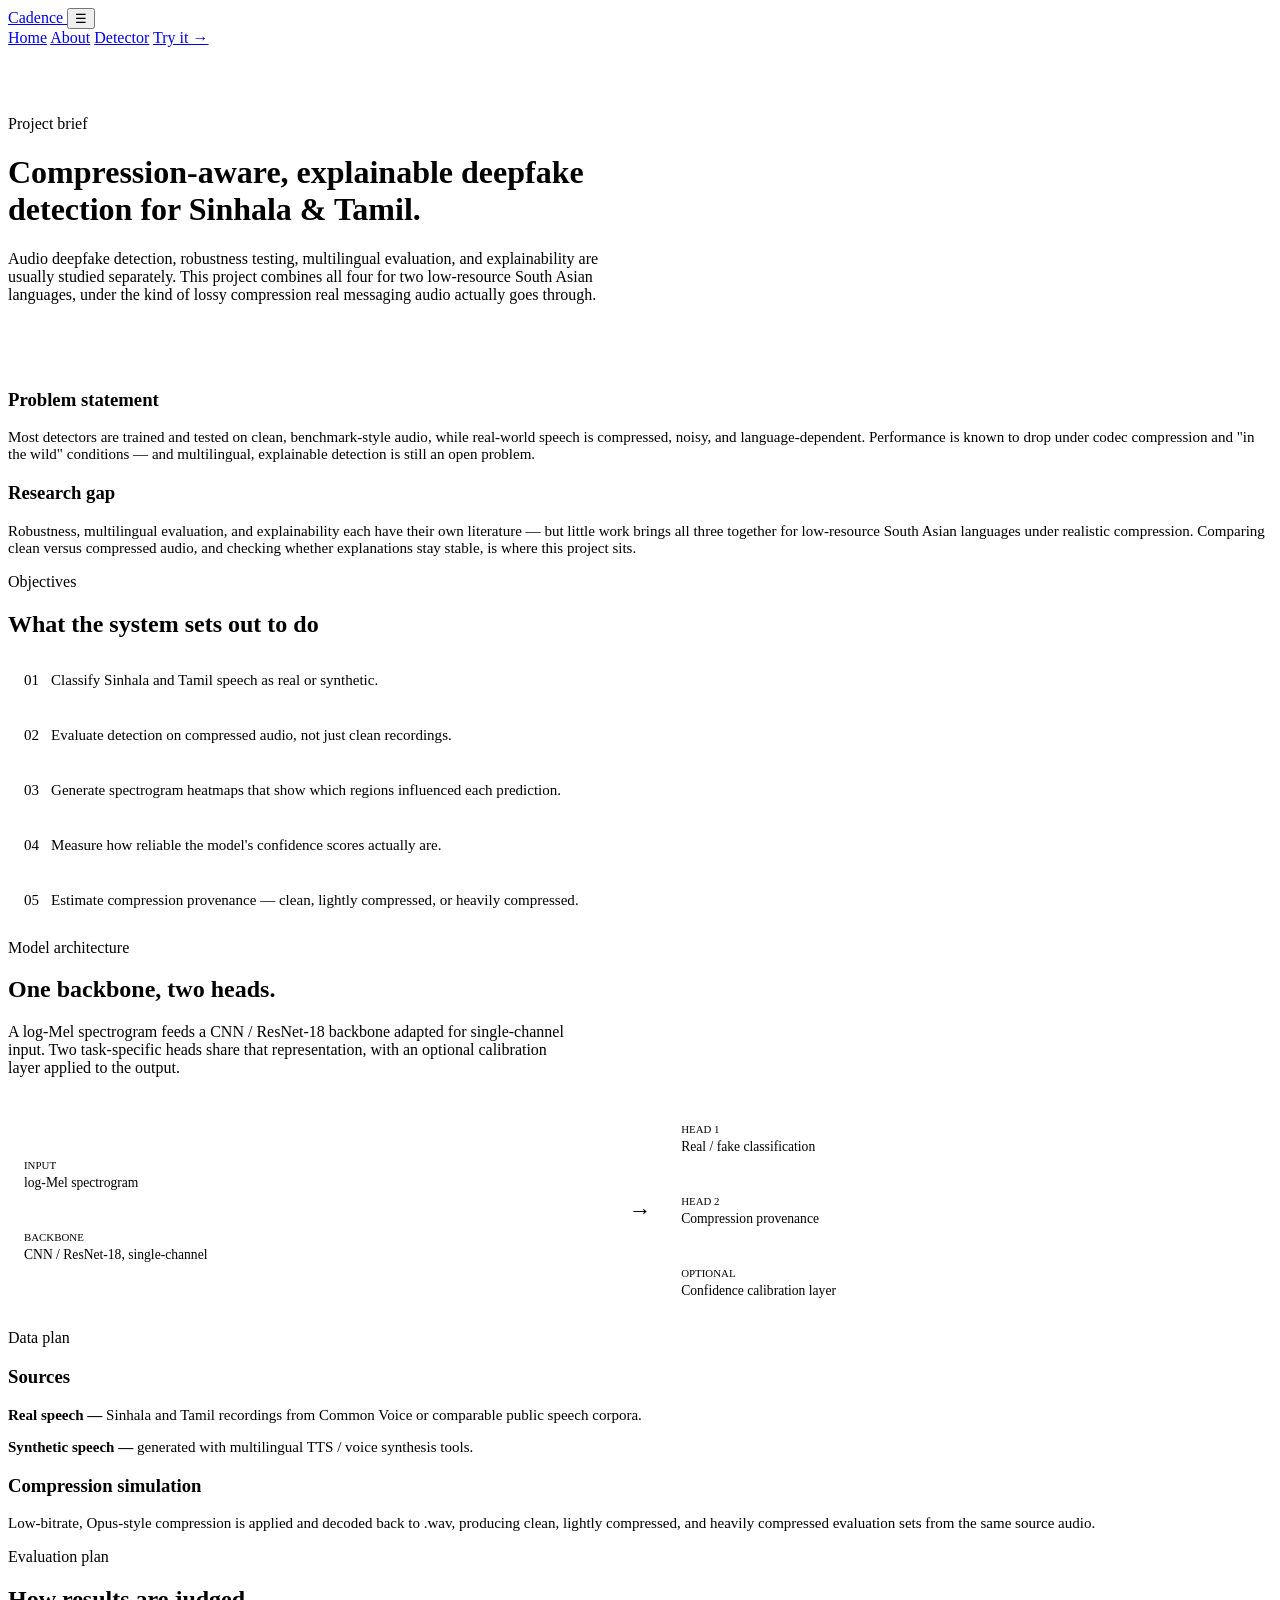
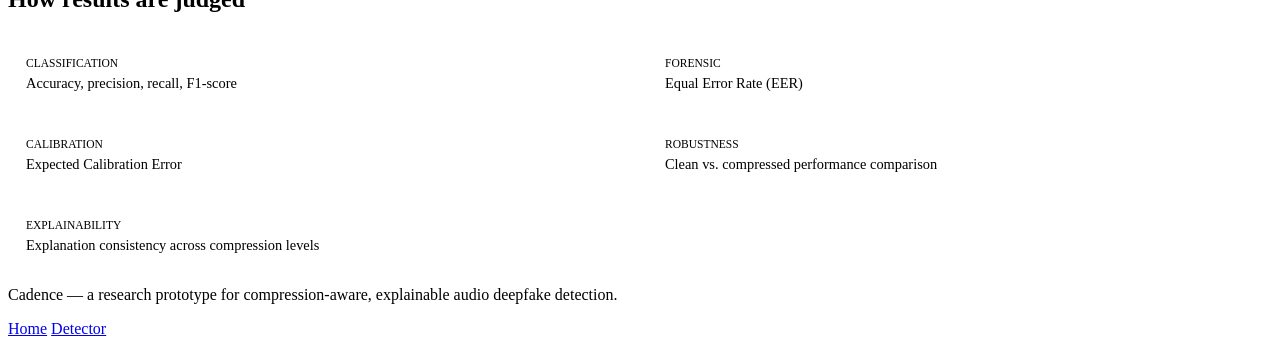
==== templates/about.html @ 1ec17bc8 "Add HTML templates for the final dashboard interface" ====
<!DOCTYPE html>
  <html lang="en">
    <head>
      <meta charset="UTF-8">
      <meta name="viewport" content="width=device-width, initial-scale=1.0">
      <title>About — Cadence</title>
      <meta name="description" content="Project brief: compression-aware, explainable audio deepfake detection for Sinhala and Tamil speech.">
      <link rel="preconnect" href="https://fonts.googleapis.com">
      <link rel="preconnect" href="https://fonts.gstatic.com" crossorigin>
      <link href="https://fonts.googleapis.com/css2?family=Space+Grotesk:wght@500;600;700&family=Inter:wght@400;500;600&family=JetBrains+Mono:wght@400;500&display=swap" rel="stylesheet">
      <link rel="stylesheet" href="/static/style.css">
      <style>
        .page-hero { padding: 34px 0 50px; }
        .page-hero .ribbon { --ribbon-h: 40px; margin-bottom: 34px; opacity: 0.75; }
        .page-hero h1 { max-width: 700px; }
        .page-hero p.lede { max-width: 620px; }

        .obj-list { list-style: none; margin: 0; padding: 0; display: grid; gap: 10px; }
        .obj-list li {
          display: flex; gap: 12px; align-items: flex-start;
          padding: 14px 16px; background: var(--surface); border: 1px solid var(--border); border-radius: var(--radius-sm);
          font-size: 0.94rem; color: var(--ink-dim);
        }
        .obj-list .mono { color: var(--grad-3); flex: 0 0 auto; }

        .arch {
          display: grid;
          grid-template-columns: 1fr auto 1fr;
          align-items: center;
          gap: 14px;
          margin-top: 32px;
        }
        .arch-col { display: flex; flex-direction: column; gap: 12px; }
        .arch-box {
          border: 1px solid var(--border-hi);
          background: var(--surface);
          border-radius: var(--radius-sm);
          padding: 14px 16px;
          font-size: 0.85rem;
        }
        .arch-box .mono { display: block; font-size: 0.68rem; color: var(--muted); margin-bottom: 4px; }
        .arch-box.head-real { border-color: var(--real); background: var(--real-dim); }
        .arch-box.head-comp { border-color: var(--warn); background: var(--warn-dim); }
        .arch-arrow { color: var(--border-hi); font-size: 1.4rem; text-align: center; }
        @media (max-width: 760px) {
          .arch { grid-template-columns: 1fr; }
          .arch-arrow { transform: rotate(90deg); }
        }

        .eval-grid { display: grid; grid-template-columns: repeat(2, 1fr); gap: 14px; margin-top: 28px; }
        @media (max-width: 720px) { .eval-grid { grid-template-columns: 1fr; } }
        .eval-item { padding: 16px 18px; background: var(--surface); border: 1px solid var(--border); border-radius: var(--radius-sm); font-size: 0.9rem; }
        .eval-item .mono { color: var(--muted); font-size: 0.72rem; display: block; margin-bottom: 6px; }
      </style>
    </head>
    <body>

      <nav class="site-nav">
        <div class="wrap">
          <a class="logo" href="index.html">
            <span class="logo-mark"><span></span><span></span><span></span><span></span></span>
            Cadence
          </a>
          <button class="nav-toggle" aria-label="Toggle menu" aria-expanded="false">☰</button>
          <div class="nav-links">
            <a href="index.html" data-page="index.html">Home</a>
            <a href="about.html" data-page="about.html">About</a>
            <a href="detect.html" data-page="detect.html">Detector</a>
            <a class="nav-cta" href="detect.html">Try it →</a>
          </div>
        </div>
      </nav>

      <header class="page-hero wrap">
        <div class="ribbon animated" data-generate data-bars="56" aria-hidden="true"></div>
        <p class="eyebrow">Project brief</p>
        <h1>Compression-aware, explainable deepfake detection for Sinhala &amp; Tamil.</h1>
        <p class="lede">Audio deepfake detection, robustness testing, multilingual evaluation, and explainability are usually studied separately. This project combines all four for two low-resource South Asian languages, under the kind of lossy compression real messaging audio actually goes through.</p>
      </header>

      <section class="wrap" style="padding-top:0;">
        <div class="grid-2">
          <div class="card">
            <h3>Problem statement</h3>
            <p style="font-size:0.94rem; margin-bottom:0;">Most detectors are trained and tested on clean, benchmark-style audio, while real-world speech is compressed, noisy, and language-dependent. Performance is known to drop under codec compression and "in the wild" conditions — and multilingual, explainable detection is still an open problem.</p>
          </div>
          <div class="card">
            <h3>Research gap</h3>
            <p style="font-size:0.94rem; margin-bottom:0;">Robustness, multilingual evaluation, and explainability each have their own literature — but little work brings all three together for low-resource South Asian languages under realistic compression. Comparing clean versus compressed audio, and checking whether explanations stay stable, is where this project sits.</p>
          </div>
        </div>
      </section>

      <section class="wrap">
        <p class="eyebrow">Objectives</p>
        <h2>What the system sets out to do</h2>
        <ul class="obj-list">
          <li><span class="mono">01</span>Classify Sinhala and Tamil speech as real or synthetic.</li>
          <li><span class="mono">02</span>Evaluate detection on compressed audio, not just clean recordings.</li>
          <li><span class="mono">03</span>Generate spectrogram heatmaps that show which regions influenced each prediction.</li>
          <li><span class="mono">04</span>Measure how reliable the model's confidence scores actually are.</li>
          <li><span class="mono">05</span>Estimate compression provenance — clean, lightly compressed, or heavily compressed.</li>
        </ul>
      </section>

      <section class="wrap">
        <p class="eyebrow">Model architecture</p>
        <h2>One backbone, two heads.</h2>
        <p style="max-width:560px;">A log-Mel spectrogram feeds a CNN / ResNet-18 backbone adapted for single-channel input. Two task-specific heads share that representation, with an optional calibration layer applied to the output.</p>

        <div class="arch">
          <div class="arch-col">
            <div class="arch-box"><span class="mono">INPUT</span>log-Mel spectrogram</div>
            <div class="arch-box"><span class="mono">BACKBONE</span>CNN / ResNet-18, single-channel</div>
          </div>
          <div class="arch-arrow">→</div>
          <div class="arch-col">
            <div class="arch-box head-real"><span class="mono">HEAD 1</span>Real / fake classification</div>
            <div class="arch-box head-comp"><span class="mono">HEAD 2</span>Compression provenance</div>
            <div class="arch-box"><span class="mono">OPTIONAL</span>Confidence calibration layer</div>
          </div>
        </div>
      </section>

      <section class="wrap">
        <p class="eyebrow">Data plan</p>
        <div class="grid-2">
          <div class="card">
            <h3>Sources</h3>
            <p style="font-size:0.94rem; margin-bottom:8px;"><strong style="color:var(--ink);">Real speech —</strong> Sinhala and Tamil recordings from Common Voice or comparable public speech corpora.</p>
            <p style="font-size:0.94rem; margin-bottom:0;"><strong style="color:var(--ink);">Synthetic speech —</strong> generated with multilingual TTS / voice synthesis tools.</p>
          </div>
          <div class="card">
            <h3>Compression simulation</h3>
            <p style="font-size:0.94rem; margin-bottom:0;">Low-bitrate, Opus-style compression is applied and decoded back to .wav, producing clean, lightly compressed, and heavily compressed evaluation sets from the same source audio.</p>
          </div>
        </div>
      </section>

      <section class="wrap">
        <p class="eyebrow">Evaluation plan</p>
        <h2>How results are judged</h2>
        <div class="eval-grid">
          <div class="eval-item"><span class="mono">CLASSIFICATION</span>Accuracy, precision, recall, F1-score</div>
          <div class="eval-item"><span class="mono">FORENSIC</span>Equal Error Rate (EER)</div>
          <div class="eval-item"><span class="mono">CALIBRATION</span>Expected Calibration Error</div>
          <div class="eval-item"><span class="mono">ROBUSTNESS</span>Clean vs. compressed performance comparison</div>
          <div class="eval-item"><span class="mono">EXPLAINABILITY</span>Explanation consistency across compression levels</div>
        </div>
      </section>

      <footer class="site-footer">
        <div class="wrap">
          <p>Cadence — a research prototype for compression-aware, explainable audio deepfake detection.</p>
          <div class="footer-links">
            <a href="index.html">Home</a>
            <a href="detect.html">Detector</a>
          </div>
        </div>
      </footer>

      <script src="/static/app.js"></script>
    </body>
  </html>
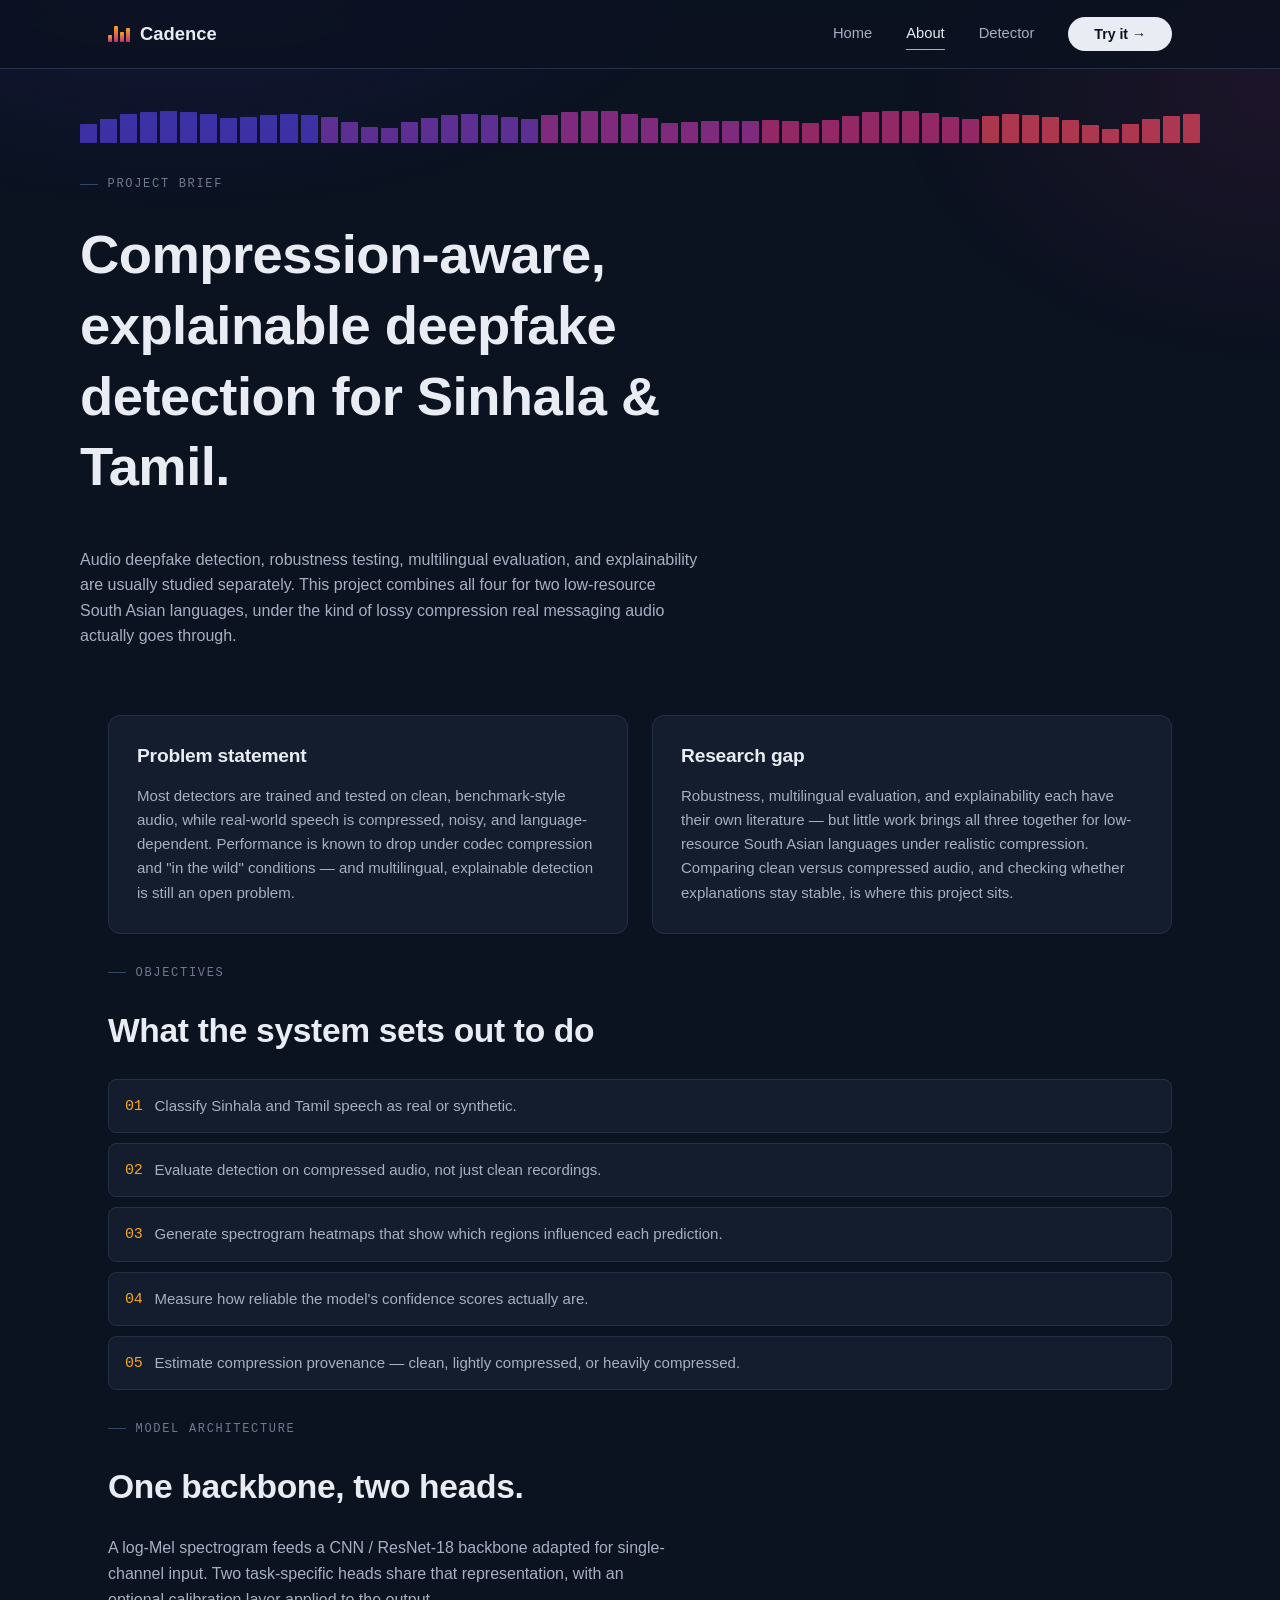
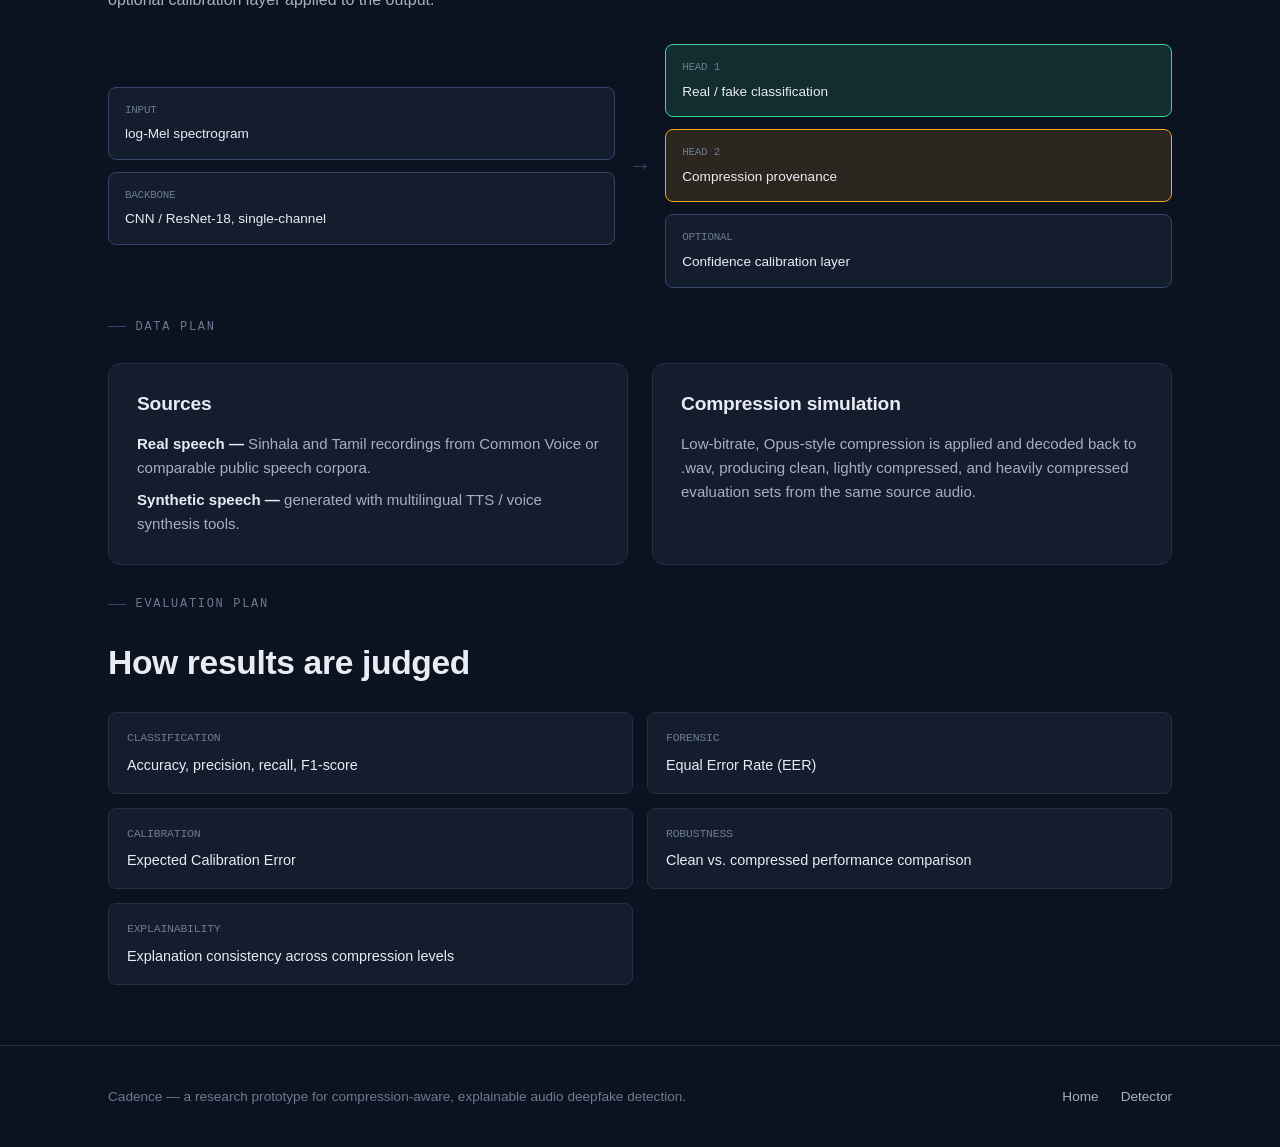
==== commit 5adf8a0e: "Refine frontend validation, dynamic forensic summaries, and active navigation states" ====
--- a/templates/about.html
+++ b/templates/about.html
@@ -57,16 +57,16 @@
 
       <nav class="site-nav">
         <div class="wrap">
-          <a class="logo" href="index.html">
+          <a class="logo" href="/">
             <span class="logo-mark"><span></span><span></span><span></span><span></span></span>
             Cadence
           </a>
           <button class="nav-toggle" aria-label="Toggle menu" aria-expanded="false">☰</button>
           <div class="nav-links">
-            <a href="index.html" data-page="index.html">Home</a>
-            <a href="about.html" data-page="about.html">About</a>
-            <a href="detect.html" data-page="detect.html">Detector</a>
-            <a class="nav-cta" href="detect.html">Try it →</a>
+            <a href="/" data-page="index.html">Home</a>
+            <a href="/about.html" data-page="about.html">About</a>
+            <a href="/detect.html" data-page="detect.html">Detector</a>
+            <a class="nav-cta" href="/detect.html">Try it →</a>
           </div>
         </div>
       </nav>
@@ -153,12 +153,12 @@
         <div class="wrap">
           <p>Cadence — a research prototype for compression-aware, explainable audio deepfake detection.</p>
           <div class="footer-links">
-            <a href="index.html">Home</a>
-            <a href="detect.html">Detector</a>
+            <a href="/">Home</a>
+            <a href="/detect.html">Detector</a>
           </div>
         </div>
       </footer>
 
       <script src="/static/app.js"></script>
     </body>
-  </html>
+  </html>
--- a/static/style.css
+++ b/static/style.css
@@ -0,0 +1,424 @@
+/* ============================================================
+   Cadence — Audio Deepfake Forensics
+   Design tokens
+   ============================================================ */
+
+:root {
+  /* Surfaces */
+  --bg:        #0B1220;
+  --bg-soft:   #0F1826;
+  --surface:   #131D2E;
+  --surface-hi:#1B2740;
+  --border:    #233047;
+  --border-hi: #34456A;
+
+  /* Text */
+  --ink:      #E9ECF3;
+  --ink-dim:  #A6B0C3;
+  --muted:    #6E7A91;
+
+  /* Verdict colours */
+  --real:     #3ED598;
+  --real-dim: rgba(62, 213, 152, 0.14);
+  --fake:     #FF5C72;
+  --fake-dim: rgba(255, 92, 114, 0.14);
+  --warn:     #F5A623;
+  --warn-dim: rgba(245, 166, 35, 0.14);
+
+  /* Signature gradient — modelled on a magma spectrogram colour scale */
+  --grad-1: #4C3BCF;
+  --grad-2: #C2317E;
+  --grad-3: #F5A623;
+
+  /* Type */
+  --font-display: 'Space Grotesk', 'Segoe UI', sans-serif;
+  --font-body:    'Inter', 'Segoe UI', sans-serif;
+  --font-mono:    'JetBrains Mono', 'SF Mono', monospace;
+
+  --radius-sm: 8px;
+  --radius:    12px;
+  --radius-lg: 20px;
+
+  --maxw: 1120px;
+}
+
+@media (prefers-reduced-motion: no-preference) {
+  :root { --enable-motion: 1; }
+}
+
+* { box-sizing: border-box; }
+
+html { scroll-behavior: smooth; }
+
+body {
+  margin: 0;
+  background: var(--bg);
+  color: var(--ink);
+  font-family: var(--font-body);
+  font-size: 16px;
+  line-height: 1.6;
+  -webkit-font-smoothing: antialiased;
+}
+
+/* Faint ambient texture so the ink-black background isn't flat */
+body::before {
+  content: "";
+  position: fixed;
+  inset: 0;
+  z-index: -1;
+  background:
+    radial-gradient(ellipse 900px 500px at 15% -10%, rgba(76,59,207,0.18), transparent 60%),
+    radial-gradient(ellipse 700px 500px at 100% 10%, rgba(194,49,126,0.10), transparent 55%);
+  pointer-events: none;
+}
+
+img { max-width: 100%; display: block; }
+a { color: inherit; text-decoration: none; }
+
+h1, h2, h3, h4 {
+  font-family: var(--font-display);
+  font-weight: 600;
+  line-height: 1.3;
+  margin: 0 0 0.8em;
+  letter-spacing: -0.01em;
+}
+
+h1 { font-size: clamp(2.1rem, 4.5vw, 3.4rem); font-weight: 700; }
+h2 { font-size: clamp(1.5rem, 2.8vw, 2.1rem); }
+h3 { font-size: 1.2rem; }
+
+p { margin: 0 0 1em; color: var(--ink-dim); }
+
+.mono {
+  font-family: var(--font-mono);
+  letter-spacing: -0.02em;
+}
+
+.eyebrow {
+  font-family: var(--font-mono);
+  font-size: 0.75rem;
+  text-transform: uppercase;
+  letter-spacing: 0.14em;
+  color: var(--muted);
+  display: flex;
+  align-items: center;
+  gap: 0.8em;
+  margin-top: 2rem;
+  margin-bottom: 1.8rem;
+  line-height: 1.2;
+}
+
+.eyebrow::before {
+  content: "";
+  width: 18px;
+  height: 1px;
+  background: var(--border-hi);
+}
+
+.wrap {
+  max-width: var(--maxw);
+  margin: 0 auto;
+  padding: 0 28px;
+}
+
+section { padding: 96px 0; }
+
+@media (max-width: 720px) {
+  section { padding: 56px 0; }
+  .wrap { padding: 0 20px; }
+}
+
+/* ---------------- Nav ---------------- */
+.site-nav {
+  position: sticky;
+  top: 0;
+  z-index: 50;
+  background: rgba(11, 18, 32, 0.82);
+  backdrop-filter: blur(10px);
+  border-bottom: 1px solid var(--border);
+}
+
+.site-nav .wrap {
+  display: flex;
+  align-items: center;
+  justify-content: space-between;
+  height: 68px;
+}
+
+.logo {
+  font-family: var(--font-display);
+  font-weight: 700;
+  font-size: 1.15rem;
+  display: flex;
+  align-items: center;
+  gap: 10px;
+}
+
+.logo-mark {
+  width: 22px;
+  height: 16px;
+  display: flex;
+  align-items: flex-end;
+  gap: 2px;
+}
+
+.logo-mark span {
+  flex: 1;
+  background: linear-gradient(180deg, var(--grad-3), var(--grad-2));
+  border-radius: 1px;
+  animation: bar-pulse 1.6s ease-in-out infinite;
+}
+.logo-mark span:nth-child(1) { height: 45%; animation-delay: -0.9s; }
+.logo-mark span:nth-child(2) { height: 100%; animation-delay: -0.3s; }
+.logo-mark span:nth-child(3) { height: 65%; animation-delay: -1.2s; }
+.logo-mark span:nth-child(4) { height: 85%; animation-delay: -0.1s; }
+
+@keyframes bar-pulse {
+  0%, 100% { transform: scaleY(0.55); }
+  50% { transform: scaleY(1); }
+}
+
+.nav-links {
+  display: flex;
+  align-items: center;
+  gap: 34px;
+  font-size: 0.92rem;
+}
+
+.nav-links a {
+  color: var(--ink-dim);
+  transition: color 0.15s ease;
+  padding: 4px 0;
+  border-bottom: 1px solid transparent;
+}
+.nav-links a:hover { color: var(--ink); }
+.nav-links a.active {
+  color: var(--ink);
+  border-bottom-color: var(--grad-3);
+}
+
+.nav-cta {
+  display: inline-flex !important;
+  align-items: center;
+  justify-content: center;
+  gap: 8px;
+  white-space: nowrap;
+  flex-shrink: 0;
+  background: var(--ink);
+  color: var(--bg) !important;
+  padding: 10px 26px !important;
+  border-radius: 999px;
+  font-weight: 600;
+  font-size: 0.88rem !important;
+  line-height: 1;
+  border-bottom: none !important;
+  transition: background 0.15s ease, transform 0.15s ease;
+}
+
+.nav-cta:hover {
+  background: #ffffff !important;
+  transform: translateY(-1px);
+}
+
+.nav-toggle {
+  display: none;
+  background: none;
+  border: 1px solid var(--border-hi);
+  border-radius: 8px;
+  color: var(--ink);
+  width: 38px;
+  height: 38px;
+  font-size: 1.1rem;
+  cursor: pointer;
+}
+
+@media (max-width: 760px) {
+  .nav-toggle { display: block; }
+  .nav-links {
+    position: absolute;
+    top: 68px;
+    left: 0;
+    right: 0;
+    background: var(--bg-soft);
+    border-bottom: 1px solid var(--border);
+    flex-direction: column;
+    align-items: flex-start;
+    gap: 0;
+    padding: 8px 20px 18px;
+    display: none;
+  }
+  .nav-links.open { display: flex; }
+  .nav-links a { width: 100%; padding: 12px 0; border-bottom: 1px solid var(--border); }
+  .nav-cta { margin-top: 10px; text-align: center; }
+}
+
+/* ---------------- Spectrogram ribbon (signature element) ---------------- */
+.ribbon {
+  display: flex;
+  align-items: flex-end;
+  gap: 3px;
+  height: var(--ribbon-h, 46px);
+  overflow: hidden;
+}
+
+.ribbon span {
+  flex: 1;
+  min-width: 2px;
+  border-radius: 1px;
+  background: var(--bar-color, var(--grad-2));
+  transform-origin: bottom;
+
+  /* Fallback declarations to clear IDE linter warnings */
+  --bar-color: var(--grad-2);
+  --h-min: 0.3;
+  --h-max: 1;
+}
+
+@media (prefers-reduced-motion: no-preference) {
+  .ribbon.animated span { animation: ribbon-bounce 2.4s ease-in-out infinite; }
+}
+
+@keyframes ribbon-bounce {
+  0%, 100% { transform: scaleY(var(--h-min, 0.3)); }
+  50% { transform: scaleY(var(--h-max, 1)); }
+}
+
+/* ---------------- Pipeline Strip ---------------- */
+.pipeline-strip {
+  display: flex;
+  align-items: center;
+  gap: 0;
+  overflow-x: auto;
+  padding: 6px 2px 24px;
+  margin-top: 36px;
+  margin-bottom: 24px;
+  -ms-overflow-style: none;  /* IE/Edge */
+  scrollbar-width: none;     /* Firefox */
+}
+
+.pipeline-strip::-webkit-scrollbar {
+  display: none; /* Chrome/Safari */
+}
+
+.pipe-step {
+  flex: 0 0 auto;
+  width: 168px;
+  padding: 16px 16px 18px;
+  border: 1px solid var(--border);
+  border-radius: var(--radius-sm);
+  background: var(--surface);
+  font-size: 0.82rem;
+}
+
+.pipe-step .mono { font-size: 0.7rem; color: var(--muted); display: block; margin-bottom: 8px; }
+.pipe-arrow { flex: 0 0 auto; width: 28px; text-align: center; color: var(--border-hi); font-size: 1.1rem; }
+
+/* ---------------- Buttons ---------------- */
+.btn {
+  display: inline-flex;
+  align-items: center;
+  justify-content: center;
+  gap: 8px;
+  font-family: var(--font-body);
+  font-weight: 600;
+  font-size: 0.95rem;
+  padding: 13px 26px;
+  border-radius: 999px;
+  border: 1px solid transparent;
+  cursor: pointer;
+  transition: transform 0.15s ease, background 0.15s ease, border-color 0.15s ease;
+}
+
+.btn:active { transform: scale(0.98); }
+
+.btn-primary {
+  background: var(--ink);
+  color: var(--bg);
+}
+
+.btn-primary:hover { background: #fff; }
+
+.btn-primary:disabled {
+  background: var(--surface-hi);
+  color: var(--muted);
+  cursor: not-allowed;
+}
+
+.btn-ghost {
+  background: transparent;
+  color: var(--ink);
+  border-color: var(--border-hi);
+}
+
+.btn-ghost:hover { border-color: var(--ink-dim); }
+
+/* ---------------- Cards ---------------- */
+.card {
+  background: var(--surface);
+  border: 1px solid var(--border);
+  border-radius: var(--radius);
+  padding: 28px;
+}
+
+.hairline {
+  border-top: 1px solid var(--border);
+}
+
+/* ---------------- Pills / badges ---------------- */
+.pill {
+  display: inline-flex;
+  align-items: center;
+  gap: 7px;
+  font-family: var(--font-mono);
+  font-size: 0.78rem;
+  padding: 6px 13px;
+  border-radius: 999px;
+  border: 1px solid var(--border-hi);
+  color: var(--ink-dim);
+}
+
+.dot { width: 6px; height: 6px; border-radius: 50%; background: currentColor; }
+
+/* ---------------- Footer ---------------- */
+.site-footer {
+  border-top: 1px solid var(--border);
+  padding: 40px 0;
+  margin-top: 60px;
+}
+
+.site-footer .wrap {
+  display: flex;
+  justify-content: space-between;
+  align-items: center;
+  flex-wrap: wrap;
+  gap: 16px;
+}
+
+.site-footer p { margin: 0; color: var(--muted); font-size: 0.85rem; }
+
+.footer-links { display: flex; gap: 22px; font-size: 0.85rem; }
+.footer-links a { color: var(--ink-dim); }
+.footer-links a:hover { color: var(--ink); }
+
+/* ---------------- Utility ---------------- */
+.grid-2 { display: grid; grid-template-columns: 1fr 1fr; gap: 24px; }
+.grid-3 { display: grid; grid-template-columns: repeat(3, 1fr); gap: 22px; }
+
+@media (max-width: 860px) {
+  .grid-2, .grid-3 { grid-template-columns: 1fr; }
+}
+
+.stack { display: flex; flex-direction: column; }
+.center { text-align: center; }
+
+.visually-hidden {
+  position: absolute;
+  width: 1px; height: 1px;
+  overflow: hidden;
+  clip: rect(0 0 0 0);
+}
+
+:focus-visible {
+  outline: 2px solid var(--grad-3);
+  outline-offset: 2px;
+}
